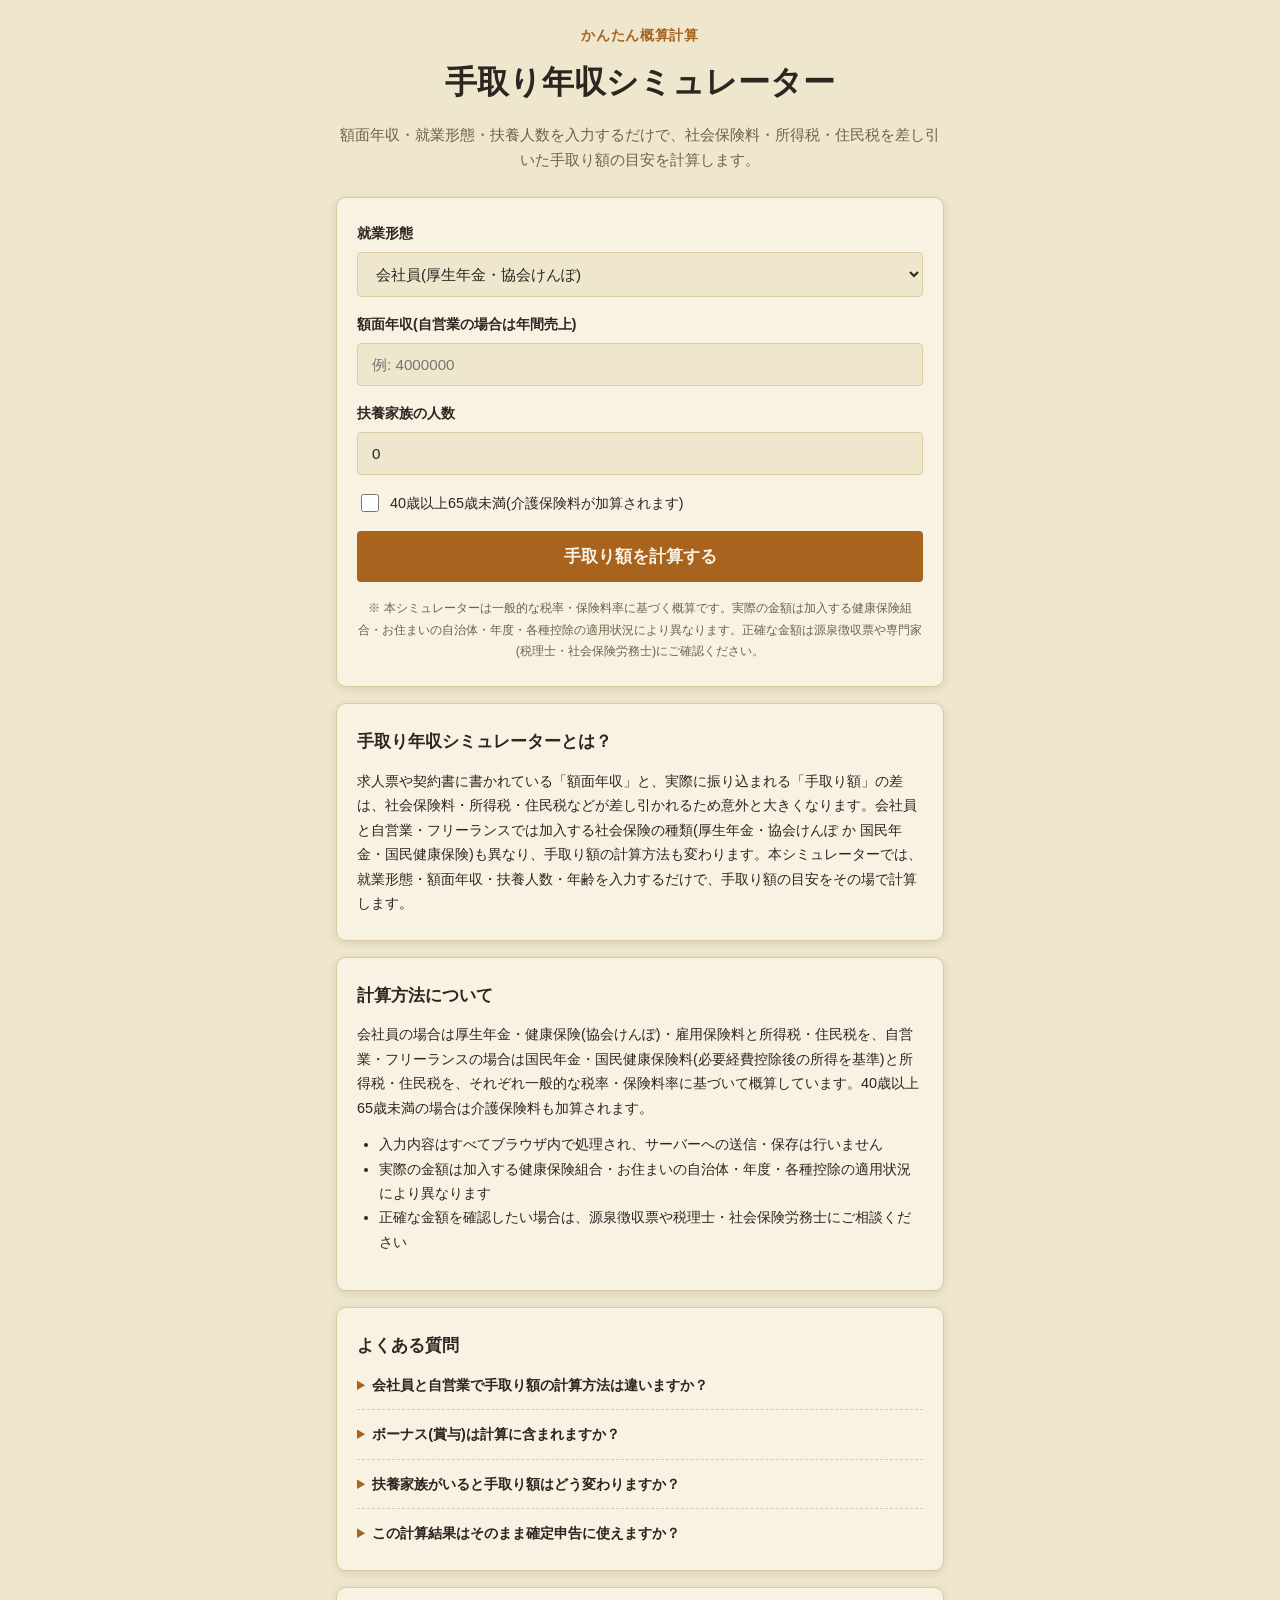
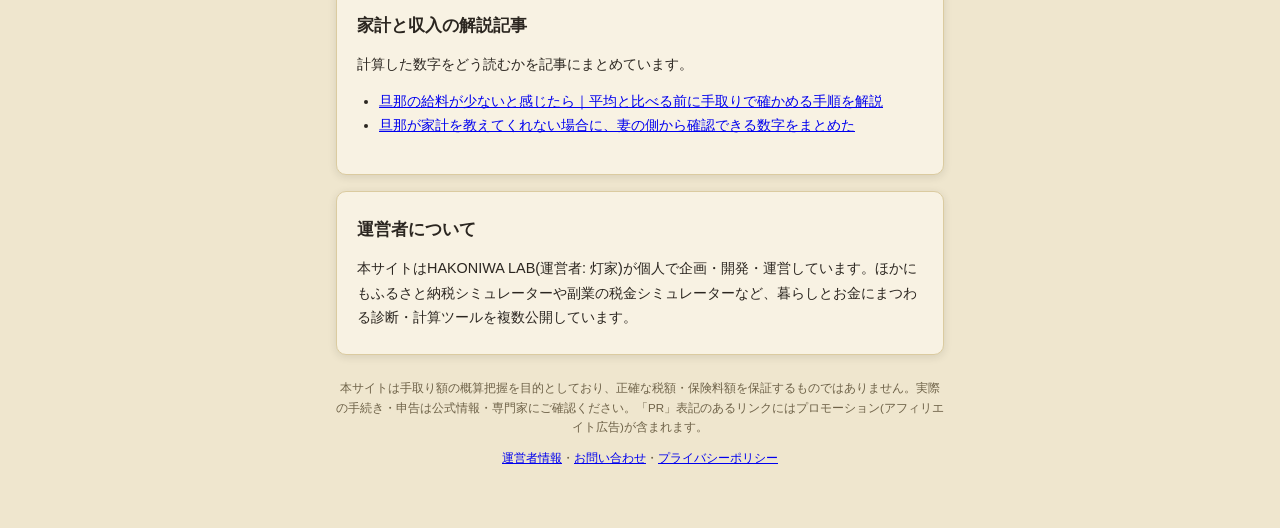
==== index.html @ 29fbc2be "フッターに運営者情報・お問い合わせへのリンクを追加 Co-Authored-By: Claude Opus 5 <noreply@anthropic.com>" ====
<!DOCTYPE html>
<html lang="ja">
<head>
<meta charset="UTF-8">
<meta name="viewport" content="width=device-width, initial-scale=1.0">
<title>手取り年収シミュレーター | 額面から手取りを概算計算</title>
<meta name="description" content="額面年収・就業形態・扶養人数を入力するだけで、社会保険料・所得税・住民税を差し引いた手取り額を概算計算できます。">
<script async src="https://pagead2.googlesyndication.com/pagead/js/adsbygoogle.js?client=ca-pub-6465548593525933" crossorigin="anonymous"></script>
<link rel="canonical" href="https://hakoniwalab.com/takehome-calculator/">
<link rel="stylesheet" href="css/style.css">
<script type="application/ld+json">{"@context":"https://schema.org","@type":"FAQPage","mainEntity":[{"@type":"Question","name":"会社員と自営業で手取り額の計算方法は違いますか？","acceptedAnswer":{"@type":"Answer","text":"はい。会社員は厚生年金・協会けんぽ・雇用保険料が給与から天引きされますが、自営業・フリーランスは国民年金・国民健康保険料を自分で納付し、必要経費を差し引いた所得を基準に税額が計算されます。本シミュレーターは就業形態に応じてこの違いを反映しています。"}},{"@type":"Question","name":"ボーナス(賞与)は計算に含まれますか？","acceptedAnswer":{"@type":"Answer","text":"入力する額面年収に賞与を含めた年間の総支給額を入力してください。月給とボーナスを分けて計算する機能は現在提供していません。"}},{"@type":"Question","name":"扶養家族がいると手取り額はどう変わりますか？","acceptedAnswer":{"@type":"Answer","text":"扶養家族の人数に応じて所得税・住民税の扶養控除が適用され、税負担が軽くなります。扶養人数を入力すると、その分を差し引いた概算額が表示されます。"}},{"@type":"Question","name":"この計算結果はそのまま確定申告に使えますか？","acceptedAnswer":{"@type":"Answer","text":"使えません。本シミュレーターはあくまで概算把握を目的としたものです。正確な金額は源泉徴収票や税理士にご確認ください。"}}]}</script>
</head>
<body>
<div id="app" class="app">

  <header class="app-header">
    <p class="app-header__eyebrow">かんたん概算計算</p>
    <h1 class="app-header__title">手取り年収<br class="sp-only">シミュレーター</h1>
    <p class="app-header__lead">額面年収・就業形態・扶養人数を入力するだけで、社会保険料・所得税・住民税を差し引いた手取り額の目安を計算します。</p>
  </header>

  <main id="main" class="main">

    <!-- intro/form screen -->
    <section id="screen-intro" class="screen" data-screen="intro">
      <div class="card card--intro">
        <form id="calc-form">
          <div class="form-field">
            <label for="employment_type">就業形態</label>
            <select id="employment_type" name="employment_type" class="quiz-select">
              <option value="employee">会社員(厚生年金・協会けんぽ)</option>
              <option value="self_employed">自営業・フリーランス(国民年金・国民健康保険)</option>
            </select>
          </div>

          <div class="form-field">
            <label for="gross_income">額面年収(自営業の場合は年間売上)</label>
            <input type="number" id="gross_income" name="gross_income" class="quiz-select" placeholder="例: 4000000" min="0" step="10000" required>
          </div>

          <div class="form-field" id="expense-rate-field" hidden>
            <label for="expense_rate">必要経費の割合の目安(%)</label>
            <input type="number" id="expense_rate" name="expense_rate" class="quiz-select" value="30" min="0" max="90" step="5">
          </div>

          <div class="form-field">
            <label for="dependents">扶養家族の人数</label>
            <input type="number" id="dependents" name="dependents" class="quiz-select" value="0" min="0" max="10" step="1">
          </div>

          <div class="form-field form-field--checkbox">
            <label>
              <input type="checkbox" id="age40to64" name="age40to64">
              40歳以上65歳未満(介護保険料が加算されます)
            </label>
          </div>

          <button type="submit" class="btn btn--primary btn--large">手取り額を計算する</button>
        </form>
        <p class="intro-disclaimer">※ 本シミュレーターは一般的な税率・保険料率に基づく概算です。実際の金額は加入する健康保険組合・お住まいの自治体・年度・各種控除の適用状況により異なります。正確な金額は源泉徴収票や専門家(税理士・社会保険労務士)にご確認ください。</p>
      </div>
    </section>

    <!-- result screen -->
    <section id="screen-result" class="screen" data-screen="result" hidden>
      <div class="card card--intro" id="result-body"></div>
      <div id="ad-slot-result-bottom" class="ad-slot" aria-hidden="true"></div>

      <div class="card card--lead" id="lead-card">
        <h2 class="card__title">計算結果をあとで見返したい方へ</h2>
        <p>メールアドレスを登録すると、HAKONIWA LABの新しいツール・お得な情報をお届けします。</p>
        <form id="lead-form" class="lead-form" action="https://buttondown.com/api/emails/embed-subscribe/hakoniwalab" method="post" target="popupwindow" onsubmit="window.open('https://buttondown.com/hakoniwalab', 'popupwindow')">
          <input type="email" name="email" class="lead-form__input" placeholder="メールアドレス" required>
          <button type="submit" class="btn btn--primary">登録する</button>
        </form>
      </div>

      <button type="button" class="btn btn--ghost" id="btn-restart">条件を変えて再計算する</button>
    </section>

  </main>

  <section class="article" aria-labelledby="about-heading">
    <div class="card card--article">
      <h2 id="about-heading">手取り年収シミュレーターとは？</h2>
      <p>求人票や契約書に書かれている「額面年収」と、実際に振り込まれる「手取り額」の差は、社会保険料・所得税・住民税などが差し引かれるため意外と大きくなります。会社員と自営業・フリーランスでは加入する社会保険の種類(厚生年金・協会けんぽ か 国民年金・国民健康保険)も異なり、手取り額の計算方法も変わります。本シミュレーターでは、就業形態・額面年収・扶養人数・年齢を入力するだけで、手取り額の目安をその場で計算します。</p>
    </div>

    <div class="card card--article">
      <h2>計算方法について</h2>
      <p>会社員の場合は厚生年金・健康保険(協会けんぽ)・雇用保険料と所得税・住民税を、自営業・フリーランスの場合は国民年金・国民健康保険料(必要経費控除後の所得を基準)と所得税・住民税を、それぞれ一般的な税率・保険料率に基づいて概算しています。40歳以上65歳未満の場合は介護保険料も加算されます。</p>
      <ul>
        <li>入力内容はすべてブラウザ内で処理され、サーバーへの送信・保存は行いません</li>
        <li>実際の金額は加入する健康保険組合・お住まいの自治体・年度・各種控除の適用状況により異なります</li>
        <li>正確な金額を確認したい場合は、源泉徴収票や税理士・社会保険労務士にご相談ください</li>
      </ul>
    </div>

    <div class="card card--article">
      <h2>よくある質問</h2>
      <details class="faq-item">
        <summary>会社員と自営業で手取り額の計算方法は違いますか？</summary>
        <p>はい。会社員は厚生年金・協会けんぽ・雇用保険料が給与から天引きされますが、自営業・フリーランスは国民年金・国民健康保険料を自分で納付し、必要経費を差し引いた所得を基準に税額が計算されます。本シミュレーターは就業形態に応じてこの違いを反映しています。</p>
      </details>
      <details class="faq-item">
        <summary>ボーナス(賞与)は計算に含まれますか？</summary>
        <p>入力する額面年収に賞与を含めた年間の総支給額を入力してください。月給とボーナスを分けて計算する機能は現在提供していません。</p>
      </details>
      <details class="faq-item">
        <summary>扶養家族がいると手取り額はどう変わりますか？</summary>
        <p>扶養家族の人数に応じて所得税・住民税の扶養控除が適用され、税負担が軽くなります。扶養人数を入力すると、その分を差し引いた概算額が表示されます。</p>
      </details>
      <details class="faq-item">
        <summary>この計算結果はそのまま確定申告に使えますか？</summary>
        <p>使えません。本シミュレーターはあくまで概算把握を目的としたものです。正確な金額は源泉徴収票や税理士にご確認ください。</p>
      </details>
    </div>

    <div class="card card--article">
      <h2>家計と収入の解説記事</h2>
      <p>計算した数字をどう読むかを記事にまとめています。</p>
      <ul>
        <li><a href="guide/danna-kyuryo-sukunai/">旦那の給料が少ないと感じたら｜平均と比べる前に手取りで確かめる手順を解説</a></li>
        <li><a href="guide/danna-kakei-oshiete-kurenai/">旦那が家計を教えてくれない場合に、妻の側から確認できる数字をまとめた</a></li>
      </ul>
    </div>

    <div class="card card--article">
      <h2>運営者について</h2>
      <p>本サイトはHAKONIWA LAB(運営者: 灯家)が個人で企画・開発・運営しています。ほかにもふるさと納税シミュレーターや副業の税金シミュレーターなど、暮らしとお金にまつわる診断・計算ツールを複数公開しています。</p>
    </div>
  </section>

  <footer class="app-footer">
    <p>本サイトは手取り額の概算把握を目的としており、正確な税額・保険料額を保証するものではありません。実際の手続き・申告は公式情報・専門家にご確認ください。「PR」表記のあるリンクにはプロモーション(アフィリエイト広告)が含まれます。</p>
    <p><a href="../about.html">運営者情報</a>・<a href="../contact.html">お問い合わせ</a>・<a href="../privacy.html">プライバシーポリシー</a></p>
  </footer>

</div>

<script src="js/calculate.js"></script>
<script src="js/app.js"></script>
</body>
</html>
---- css/style.css ----
:root {
  --color-bg: #efe6ce;
  --color-surface: #f8f2e3;
  --color-border: #dbcba0;
  --color-text: #2b2620;
  --color-text-muted: #6e6248;
  --color-primary: #a8631f;
  --color-primary-hover: #8b5119;
  --color-primary-contrast: #fbf3e2;
  --color-accent: #55704a;
  --color-badge-bg: #e4d6ae;
  --color-badge-text: #6e4a1e;
  --color-warn-bg: #efd3c0;
  --color-warn-text: #8a4322;
  --radius-sm: 4px;
  --radius-md: 6px;
  --radius-lg: 10px;
  --shadow-card: 0 2px 8px rgba(43, 38, 32, 0.12);
  --max-width: 640px;
}

@media (prefers-color-scheme: dark) {
  :root {
    --color-bg: #211f1a;
    --color-surface: #2c2a22;
    --color-border: #423e30;
    --color-text: #f1e9d8;
    --color-text-muted: #b3a585;
    --color-primary: #e3a23b;
    --color-primary-hover: #edb259;
    --color-primary-contrast: #241c0d;
    --color-accent: #8fae7d;
    --color-badge-bg: #3a3626;
    --color-badge-text: #e3a23b;
    --color-warn-bg: #3d2a1d;
    --color-warn-text: #e0a876;
    --shadow-card: 0 2px 14px rgba(0, 0, 0, 0.5);
  }
}

* { box-sizing: border-box; }

[hidden] { display: none !important; }

html, body {
  margin: 0;
  padding: 0;
  background: var(--color-bg);
  color: var(--color-text);
  font-family: "Hiragino Sans", "Hiragino Kaku Gothic ProN", Meiryo, "Yu Gothic", sans-serif;
  line-height: 1.7;
  -webkit-text-size-adjust: 100%;
}

.app {
  max-width: var(--max-width);
  margin: 0 auto;
  padding: 24px 16px 48px;
}

.app-header {
  text-align: center;
  margin-bottom: 24px;
}

.app-header__eyebrow {
  color: var(--color-primary);
  font-weight: 700;
  font-size: 0.85rem;
  letter-spacing: 0.05em;
  margin: 0 0 8px;
}

.app-header__title {
  font-size: 1.6rem;
  font-weight: 800;
  margin: 0 0 12px;
}

.app-header__lead {
  color: var(--color-text-muted);
  font-size: 0.95rem;
  margin: 0;
}

.main { display: block; }

.card {
  background: var(--color-surface);
  border: 1px solid var(--color-border);
  border-radius: var(--radius-lg);
  box-shadow: var(--shadow-card);
  padding: 24px 20px;
  margin-bottom: 16px;
}

.card--intro { text-align: center; }

.intro-points {
  list-style: none;
  padding: 0;
  margin: 0 0 20px;
  text-align: left;
  display: inline-block;
}

.intro-points li {
  position: relative;
  padding-left: 26px;
  margin-bottom: 10px;
  color: var(--color-text);
}

.intro-points li::before {
  content: "✓";
  position: absolute;
  left: 0;
  color: var(--color-accent);
  font-weight: 700;
}

.intro-disclaimer {
  font-size: 0.78rem;
  color: var(--color-text-muted);
  margin: 16px 0 0;
}

.btn {
  display: inline-block;
  border: none;
  border-radius: var(--radius-sm);
  font-size: 0.95rem;
  font-weight: 700;
  padding: 12px 20px;
  cursor: pointer;
  text-align: center;
  transition: background-color 0.15s ease, opacity 0.15s ease;
}

.btn--primary {
  background: var(--color-primary);
  color: var(--color-primary-contrast);
}
.btn--primary:hover { background: var(--color-primary-hover); }
.btn--primary:disabled { opacity: 0.5; cursor: not-allowed; }

.btn--ghost {
  background: transparent;
  color: var(--color-text-muted);
  border: 1px solid var(--color-border);
}
.btn--ghost:hover { color: var(--color-text); border-color: var(--color-text-muted); }

.btn--large { width: 100%; padding: 14px 20px; font-size: 1.05rem; }
.btn--skip { margin-left: auto; }

.progress {
  height: 6px;
  background: var(--color-border);
  border-radius: 999px;
  overflow: hidden;
  margin-bottom: 8px;
}

.progress__bar {
  height: 100%;
  width: 0%;
  background: var(--color-primary);
  transition: width 0.25s ease;
}

.progress__label {
  font-size: 0.78rem;
  color: var(--color-text-muted);
  margin: 0 0 16px;
  text-align: right;
}

.card--quiz { min-height: 220px; }

.quiz-question {
  font-size: 1.1rem;
  font-weight: 700;
  margin: 0 0 6px;
}

.quiz-question__note {
  font-size: 0.82rem;
  color: var(--color-text-muted);
  margin: 0 0 18px;
}

.quiz-options {
  display: grid;
  gap: 10px;
}

.quiz-option {
  display: block;
  width: 100%;
  text-align: left;
  padding: 14px 16px;
  background: var(--color-bg);
  border: 1.5px solid var(--color-border);
  border-radius: var(--radius-sm);
  color: var(--color-text);
  font-size: 0.95rem;
  cursor: pointer;
  transition: border-color 0.15s ease, background-color 0.15s ease;
}

.quiz-option:hover {
  border-color: var(--color-primary);
}

.quiz-option.is-selected {
  border-color: var(--color-primary);
  background: var(--color-badge-bg);
  font-weight: 700;
}

.quiz-select {
  width: 100%;
  padding: 12px 14px;
  border: 1.5px solid var(--color-border);
  border-radius: var(--radius-sm);
  background: var(--color-bg);
  color: var(--color-text);
  font-size: 0.95rem;
}

.quiz-nav {
  display: flex;
  align-items: center;
  gap: 10px;
}

.result-summary {
  text-align: center;
  margin-bottom: 20px;
}

.result-summary__count {
  font-size: 1.3rem;
  font-weight: 800;
  margin: 0 0 4px;
}

.result-summary__note {
  font-size: 0.82rem;
  color: var(--color-text-muted);
  margin: 0;
}

.result-list {
  display: grid;
  gap: 14px;
  margin-bottom: 20px;
}

.result-card {
  background: var(--color-surface);
  border: 1px solid var(--color-border);
  border-radius: var(--radius-md);
  box-shadow: var(--shadow-card);
  padding: 18px 18px 16px;
}

.result-card__badges {
  display: flex;
  flex-wrap: wrap;
  gap: 6px;
  margin-bottom: 10px;
}

.badge {
  display: inline-block;
  font-size: 0.72rem;
  font-weight: 700;
  padding: 3px 10px;
  border-radius: 999px;
  background: var(--color-badge-bg);
  color: var(--color-badge-text);
}

.badge--accent {
  background: var(--color-primary);
  color: var(--color-primary-contrast);
}

.badge--warn {
  background: var(--color-warn-bg);
  color: var(--color-warn-text);
}

.result-card__name {
  font-size: 1.05rem;
  font-weight: 800;
  margin: 0 0 6px;
}

.result-card__benefit {
  color: var(--color-accent);
  font-weight: 700;
  margin: 0 0 4px;
}

.result-card__org {
  font-size: 0.8rem;
  color: var(--color-text-muted);
  margin: 0 0 12px;
}

.result-card__summary {
  font-size: 0.88rem;
  margin: 0 0 10px;
}

.result-card__conditions {
  font-size: 0.82rem;
  color: var(--color-text-muted);
  margin: 0 0 14px;
}

.result-card__actions {
  display: flex;
  flex-wrap: wrap;
  gap: 8px;
}

.result-card__link {
  display: inline-block;
  font-size: 0.85rem;
  font-weight: 700;
  color: var(--color-primary);
  text-decoration: none;
  padding: 8px 14px;
  border: 1.5px solid var(--color-primary);
  border-radius: var(--radius-sm);
}

.result-card__link:hover { background: var(--color-badge-bg); }

.result-card__link--offer {
  color: var(--color-accent);
  border-color: var(--color-accent);
  display: inline-flex;
  align-items: center;
  gap: 6px;
}

.badge--pr {
  background: var(--color-accent);
  color: var(--color-primary-contrast);
  font-size: 0.62rem;
  padding: 2px 6px;
}

.result-empty {
  text-align: center;
  color: var(--color-text-muted);
  padding: 24px 12px;
}

.ad-slot {
  min-height: 90px;
  border: 1px dashed var(--color-border);
  border-radius: var(--radius-sm);
  display: flex;
  align-items: center;
  justify-content: center;
  color: var(--color-text-muted);
  font-size: 0.75rem;
  margin-bottom: 20px;
}

.card--lead { text-align: center; }
.card__title { font-size: 1rem; margin: 0 0 8px; }

.lead-form {
  display: flex;
  gap: 8px;
  margin-top: 14px;
}

.lead-form__input {
  flex: 1;
  padding: 10px 12px;
  border: 1.5px solid var(--color-border);
  border-radius: var(--radius-sm);
  background: var(--color-bg);
  color: var(--color-text);
}

.app-footer {
  margin-top: 24px;
  text-align: center;
  font-size: 0.72rem;
  color: var(--color-text-muted);
}

.sp-only { display: inline; }

@media (min-width: 640px) {
  .app-header__title { font-size: 2rem; }
  .sp-only { display: none; }
}

.result-card__platforms {
  font-size: 0.8rem;
  color: var(--color-text-muted);
  margin: 0 0 14px;
}

.cross-link-banner {
  display: block;
  margin-top: 12px;
  padding: 10px 14px;
  background: var(--color-badge-bg);
  border-radius: var(--radius-sm);
  font-size: 0.82rem;
  color: var(--color-badge-text);
  text-decoration: none;
  font-weight: 700;
}

.cross-link-banner:hover { opacity: 0.85; }

.result-cross-links {
  display: grid;
  gap: 8px;
  margin-top: 16px;
}

.result-cross-links .cross-link-banner {
  margin-top: 0;
}

.form-field {
  text-align: left;
  margin-bottom: 16px;
}

.form-field label {
  display: block;
  font-size: 0.88rem;
  font-weight: 700;
  margin-bottom: 6px;
}

.form-field--checkbox label {
  display: flex;
  align-items: center;
  gap: 8px;
  font-weight: 400;
  font-size: 0.9rem;
}

.form-field--checkbox input[type="checkbox"] {
  width: 18px;
  height: 18px;
}

.result-headline {
  text-align: center;
  padding: 8px 0 20px;
  border-bottom: 1px dashed var(--color-border);
  margin-bottom: 16px;
}

.result-headline__label {
  font-size: 0.85rem;
  color: var(--color-text-muted);
  margin: 0 0 4px;
}

.result-headline__value {
  font-size: 2.2rem;
  font-weight: 800;
  color: var(--color-primary);
  margin: 0 0 4px;
}

.result-headline__sub {
  font-size: 0.85rem;
  color: var(--color-text-muted);
  margin: 0;
}

.result-breakdown {
  display: grid;
  gap: 8px;
  text-align: left;
}

.result-row {
  display: flex;
  justify-content: space-between;
  font-size: 0.9rem;
  padding: 8px 0;
  border-bottom: 1px solid var(--color-border);
}

.result-row span:first-child {
  color: var(--color-text-muted);
}

.result-row span:last-child {
  font-weight: 700;
}

/* --- 解説記事セクション --- */

.card--article h2 {
  font-size: 1.05rem;
  margin: 0 0 12px;
}
.card--article p {
  font-size: 0.9rem;
  margin: 0 0 12px;
}
.card--article p:last-child { margin-bottom: 0; }
.card--article ul {
  font-size: 0.9rem;
  margin: 0 0 12px;
  padding-left: 22px;
}

.faq-item {
  border-bottom: 1px dashed var(--color-border);
  padding: 12px 0;
}
.faq-item:first-of-type { padding-top: 0; }
.faq-item:last-child { border-bottom: none; padding-bottom: 0; }
.faq-item summary {
  cursor: pointer;
  font-weight: 700;
  font-size: 0.9rem;
  list-style: revert;
}
.faq-item summary::marker { color: var(--color-primary); }
.faq-item p {
  margin: 8px 0 0;
  font-size: 0.85rem;
  color: var(--color-text-muted);
}
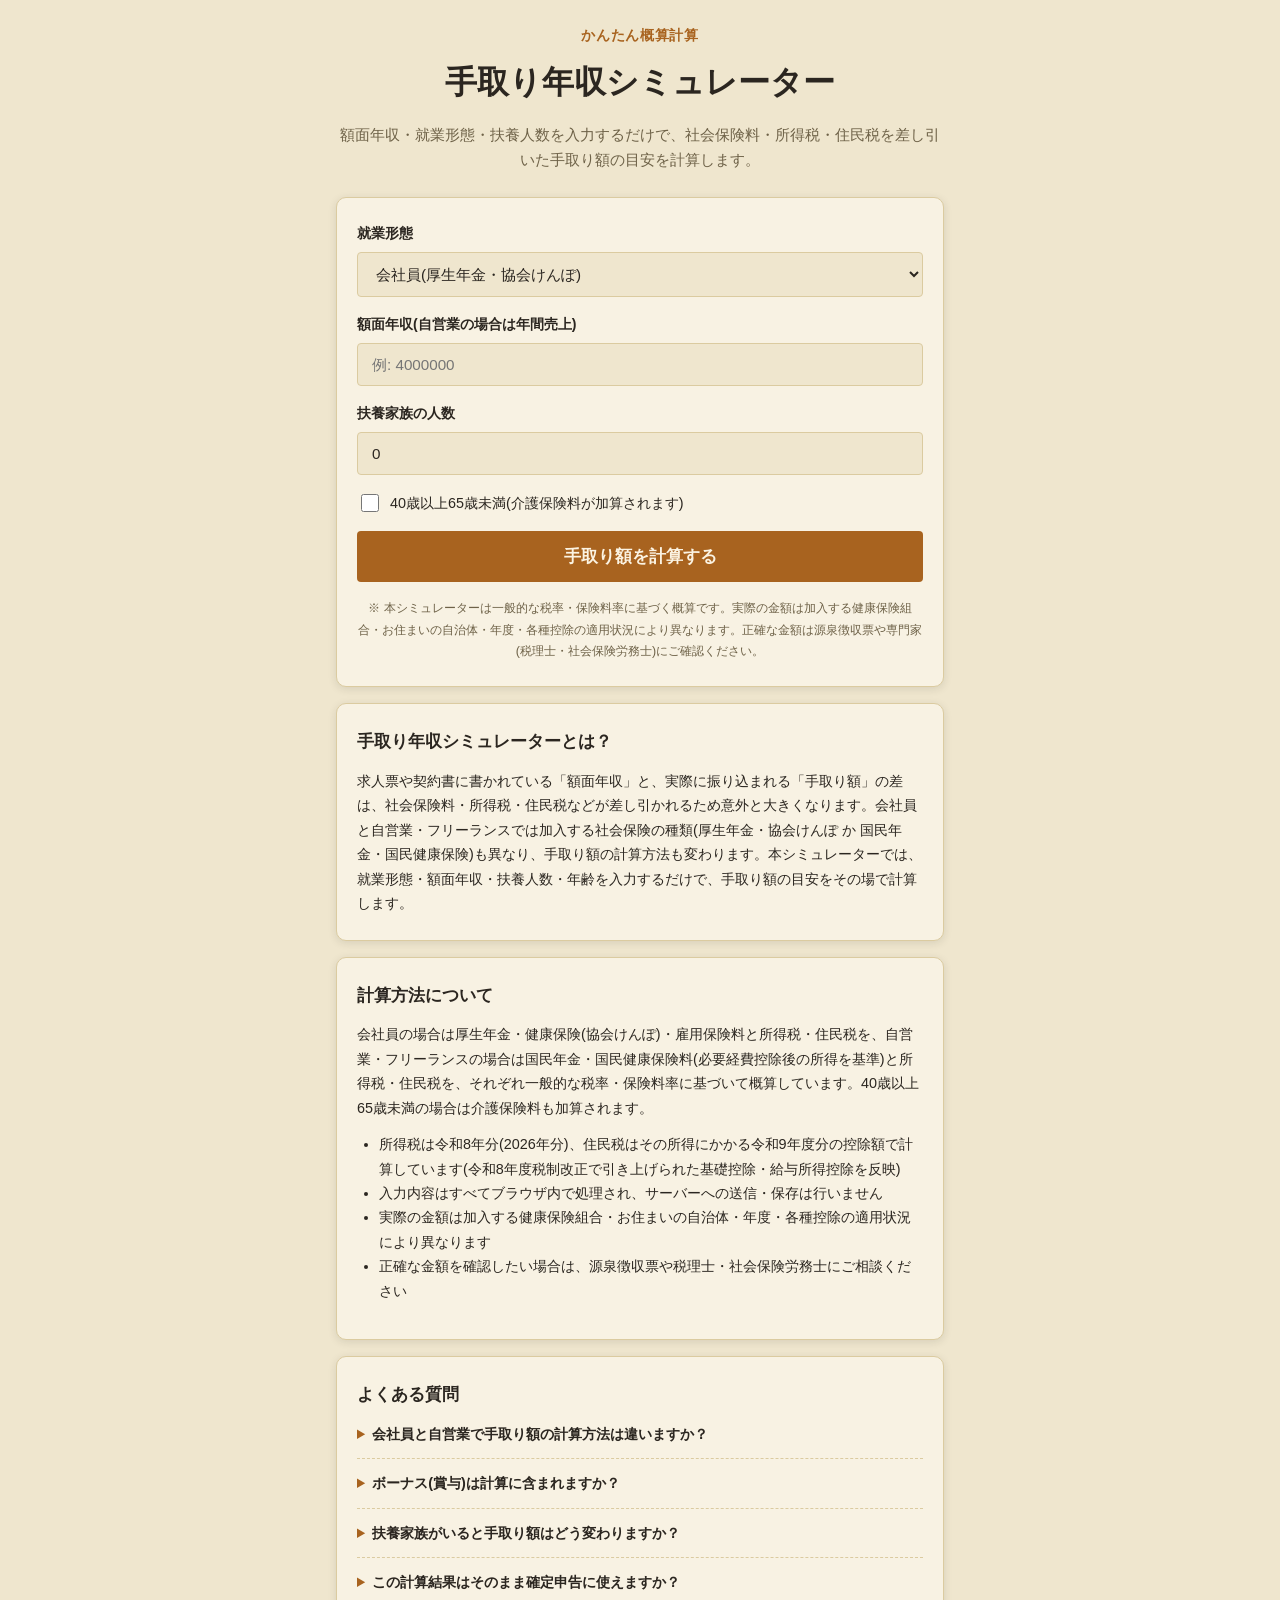
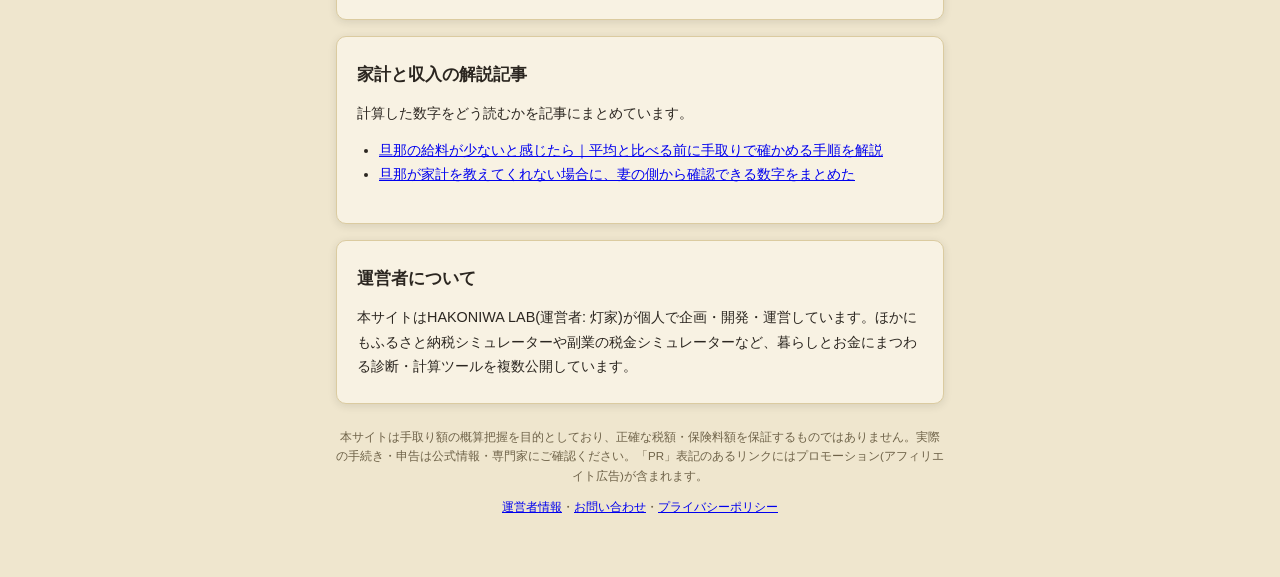
==== commit 3fe3f3d4: "令和8年度税制改正の控除額を反映(令和8年分の所得税・令和9年度の住民税) - 給与所得控除: 最低保障額 55万円 → 74万円(本則69万円＋令和8・9年の特例5万円)。住民税も同じ - 所得税の" ====
--- a/index.html
+++ b/index.html
@@ -69,7 +69,7 @@
       <div class="card card--lead" id="lead-card">
         <h2 class="card__title">計算結果をあとで見返したい方へ</h2>
         <p>メールアドレスを登録すると、HAKONIWA LABの新しいツール・お得な情報をお届けします。</p>
-        <form id="lead-form" class="lead-form" action="https://buttondown.com/api/emails/embed-subscribe/hakoniwalab" method="post" target="popupwindow" onsubmit="window.open('https://buttondown.com/hakoniwalab', 'popupwindow')">
+        <form id="lead-form" class="lead-form" action="https://mail-studio.hakoniwa-labs.workers.dev/f/v6lGNd5ZqjptO-bG2wVIIij1IczI0iWg" method="post" target="popupwindow" onsubmit="window.open('https://mail-studio.hakoniwa-labs.workers.dev/f/v6lGNd5ZqjptO-bG2wVIIij1IczI0iWg', 'popupwindow')">
           <input type="email" name="email" class="lead-form__input" placeholder="メールアドレス" required>
           <button type="submit" class="btn btn--primary">登録する</button>
         </form>
@@ -90,6 +90,7 @@
       <h2>計算方法について</h2>
       <p>会社員の場合は厚生年金・健康保険(協会けんぽ)・雇用保険料と所得税・住民税を、自営業・フリーランスの場合は国民年金・国民健康保険料(必要経費控除後の所得を基準)と所得税・住民税を、それぞれ一般的な税率・保険料率に基づいて概算しています。40歳以上65歳未満の場合は介護保険料も加算されます。</p>
       <ul>
+        <li>所得税は令和8年分(2026年分)、住民税はその所得にかかる令和9年度分の控除額で計算しています(令和8年度税制改正で引き上げられた基礎控除・給与所得控除を反映)</li>
         <li>入力内容はすべてブラウザ内で処理され、サーバーへの送信・保存は行いません</li>
         <li>実際の金額は加入する健康保険組合・お住まいの自治体・年度・各種控除の適用状況により異なります</li>
         <li>正確な金額を確認したい場合は、源泉徴収票や税理士・社会保険労務士にご相談ください</li>
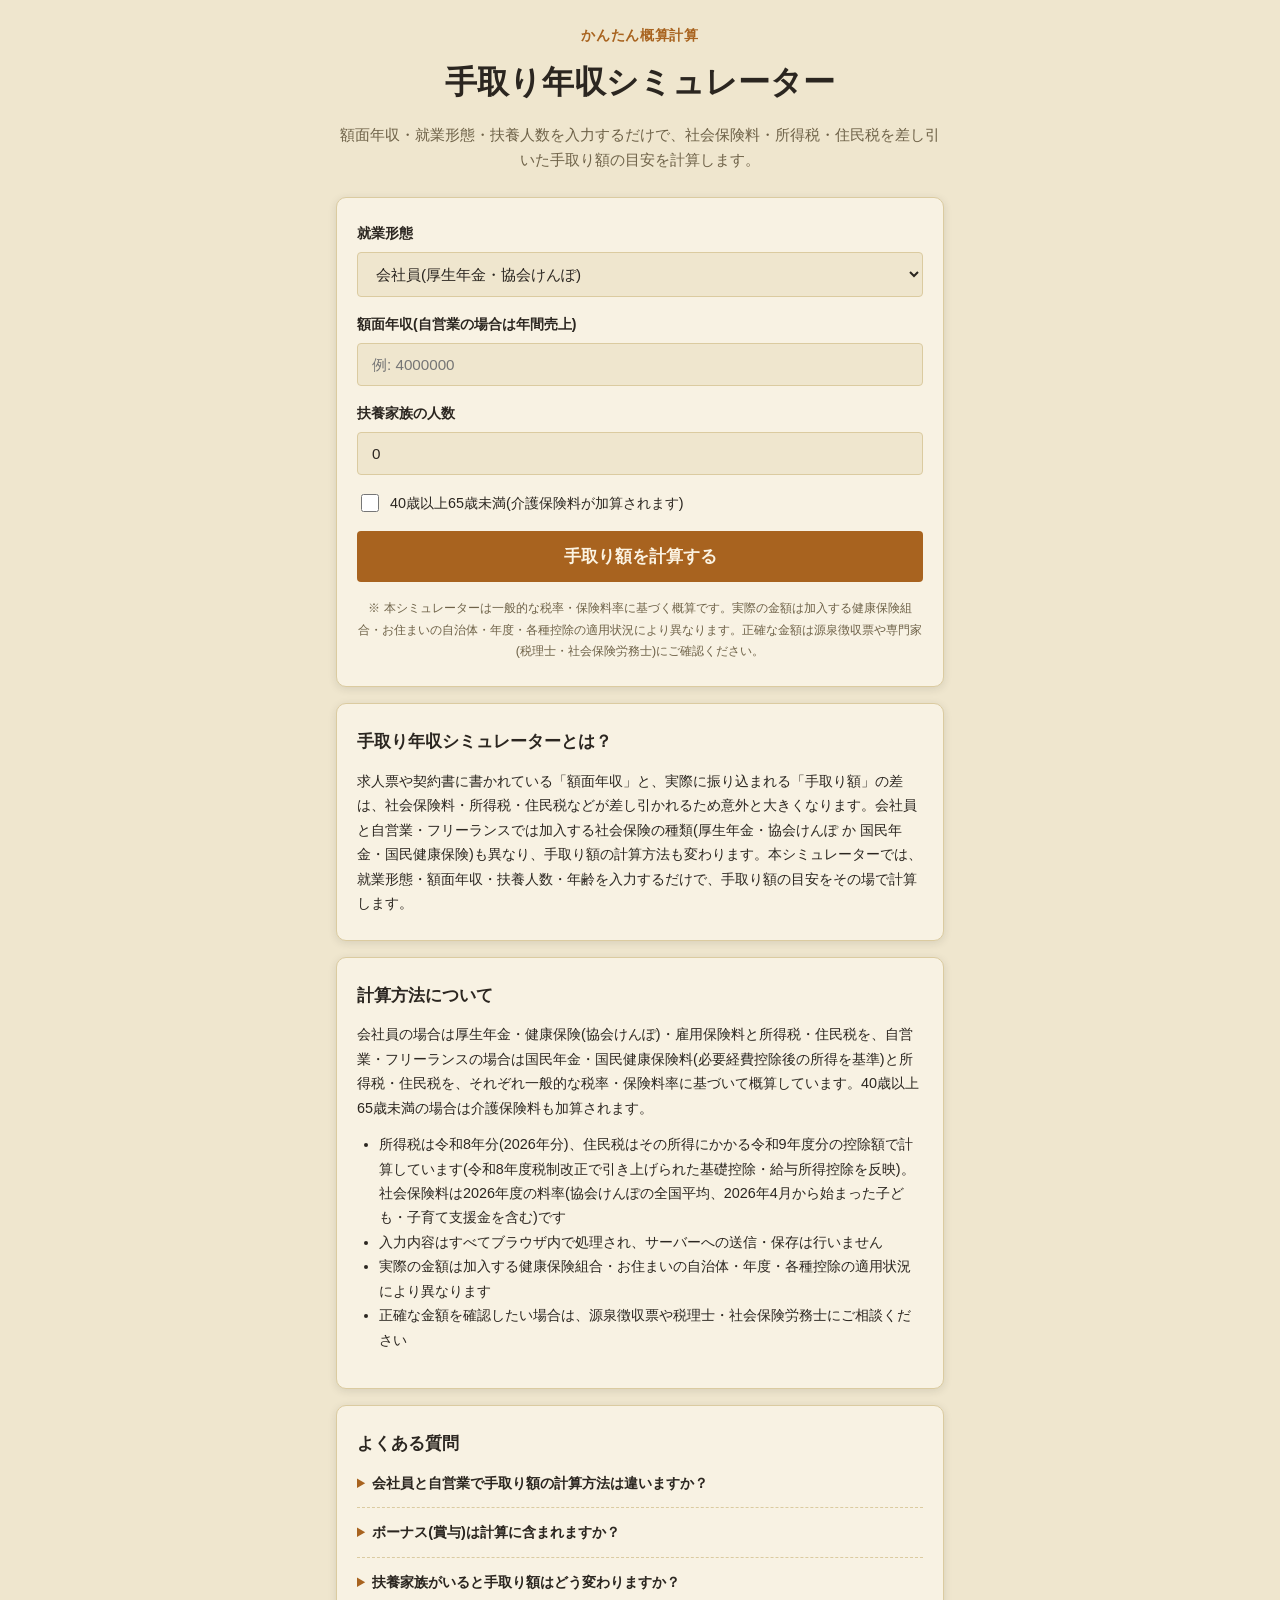
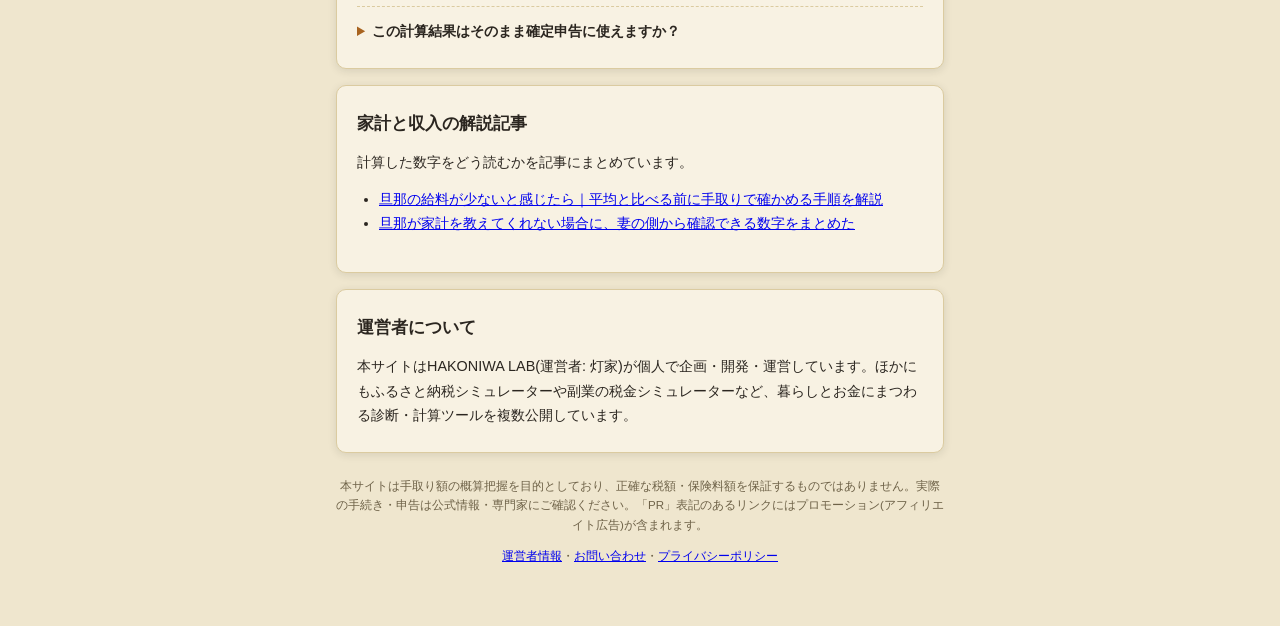
==== commit 0a3685c9: "社会保険料率を2026年度(令和8年度)に更新 - 健康保険: 協会けんぽ全国平均 10.0%→9.90%(本人4.95%) - 子ども・子育て支援金 0.23%(本人0.115%)を追加(2026年" ====
--- a/index.html
+++ b/index.html
@@ -90,7 +90,7 @@
       <h2>計算方法について</h2>
       <p>会社員の場合は厚生年金・健康保険(協会けんぽ)・雇用保険料と所得税・住民税を、自営業・フリーランスの場合は国民年金・国民健康保険料(必要経費控除後の所得を基準)と所得税・住民税を、それぞれ一般的な税率・保険料率に基づいて概算しています。40歳以上65歳未満の場合は介護保険料も加算されます。</p>
       <ul>
-        <li>所得税は令和8年分(2026年分)、住民税はその所得にかかる令和9年度分の控除額で計算しています(令和8年度税制改正で引き上げられた基礎控除・給与所得控除を反映)</li>
+        <li>所得税は令和8年分(2026年分)、住民税はその所得にかかる令和9年度分の控除額で計算しています(令和8年度税制改正で引き上げられた基礎控除・給与所得控除を反映)。社会保険料は2026年度の料率(協会けんぽの全国平均、2026年4月から始まった子ども・子育て支援金を含む)です</li>
         <li>入力内容はすべてブラウザ内で処理され、サーバーへの送信・保存は行いません</li>
         <li>実際の金額は加入する健康保険組合・お住まいの自治体・年度・各種控除の適用状況により異なります</li>
         <li>正確な金額を確認したい場合は、源泉徴収票や税理士・社会保険労務士にご相談ください</li>
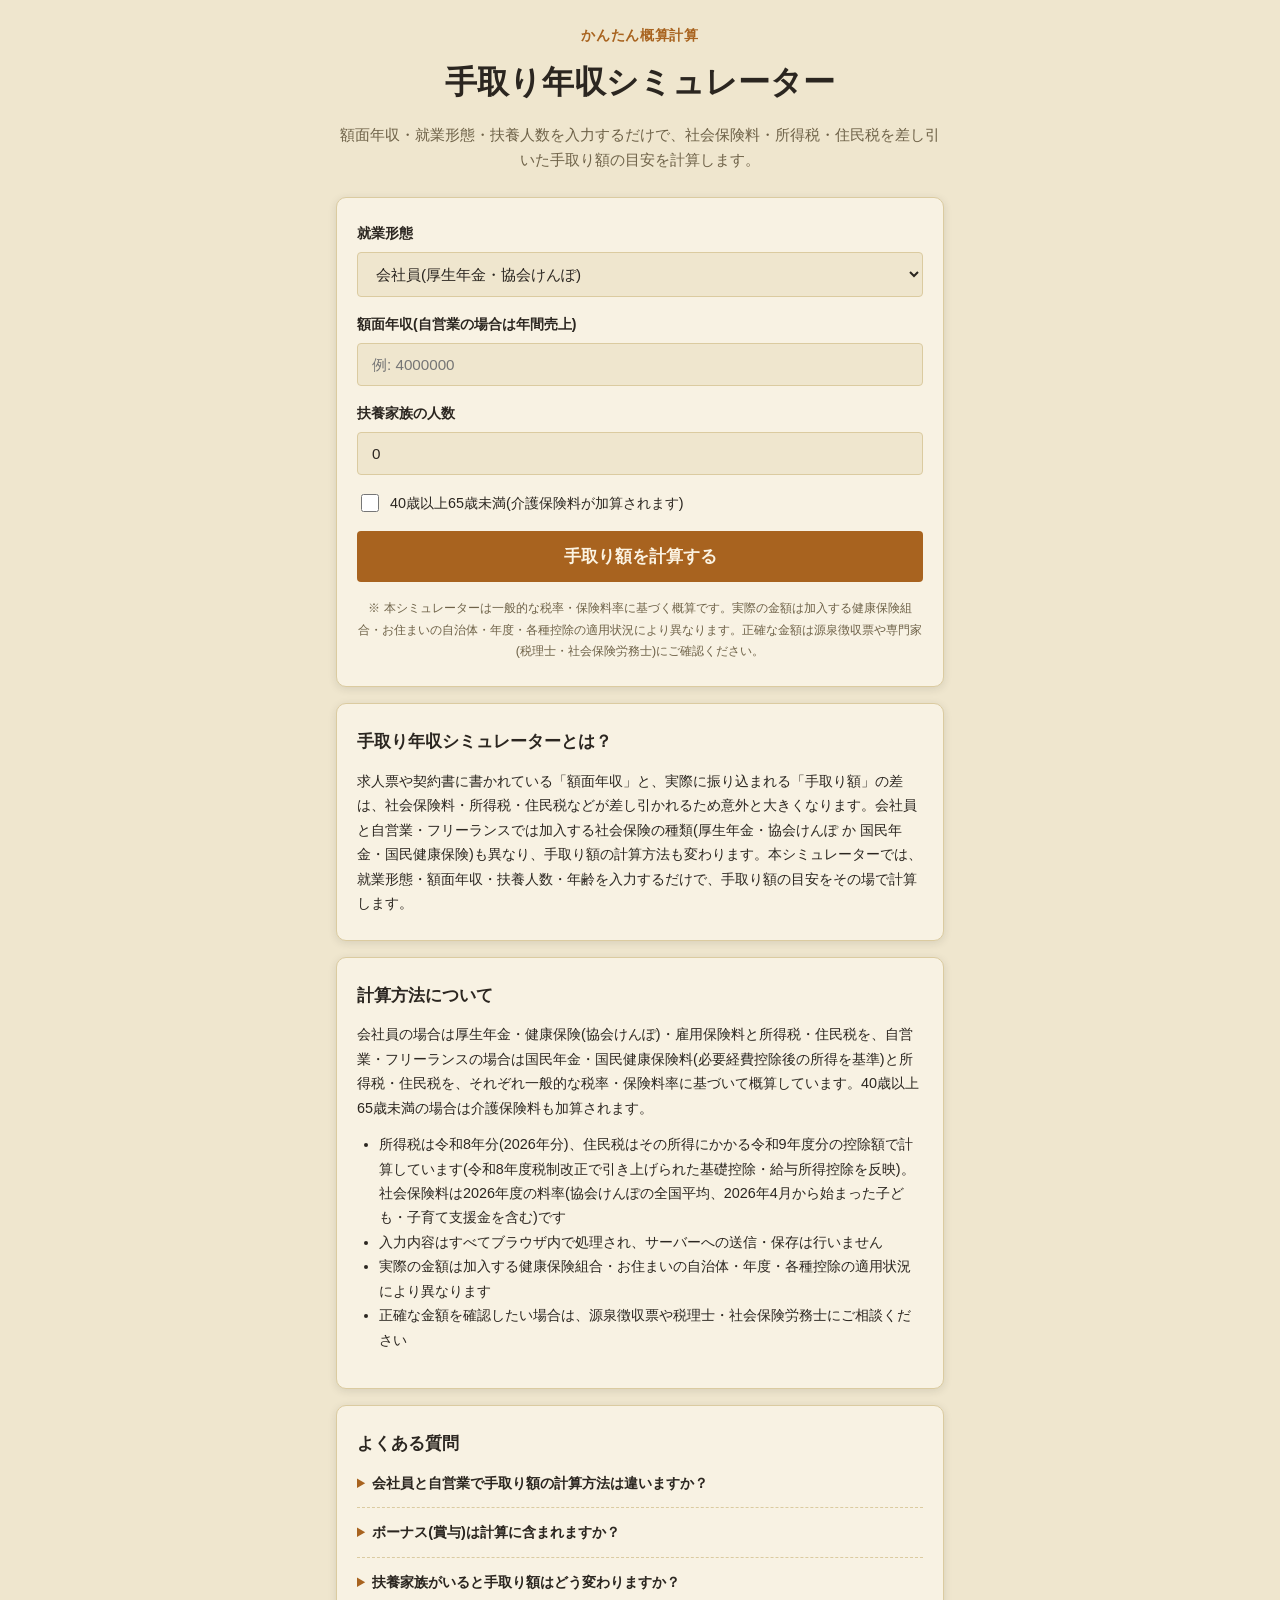
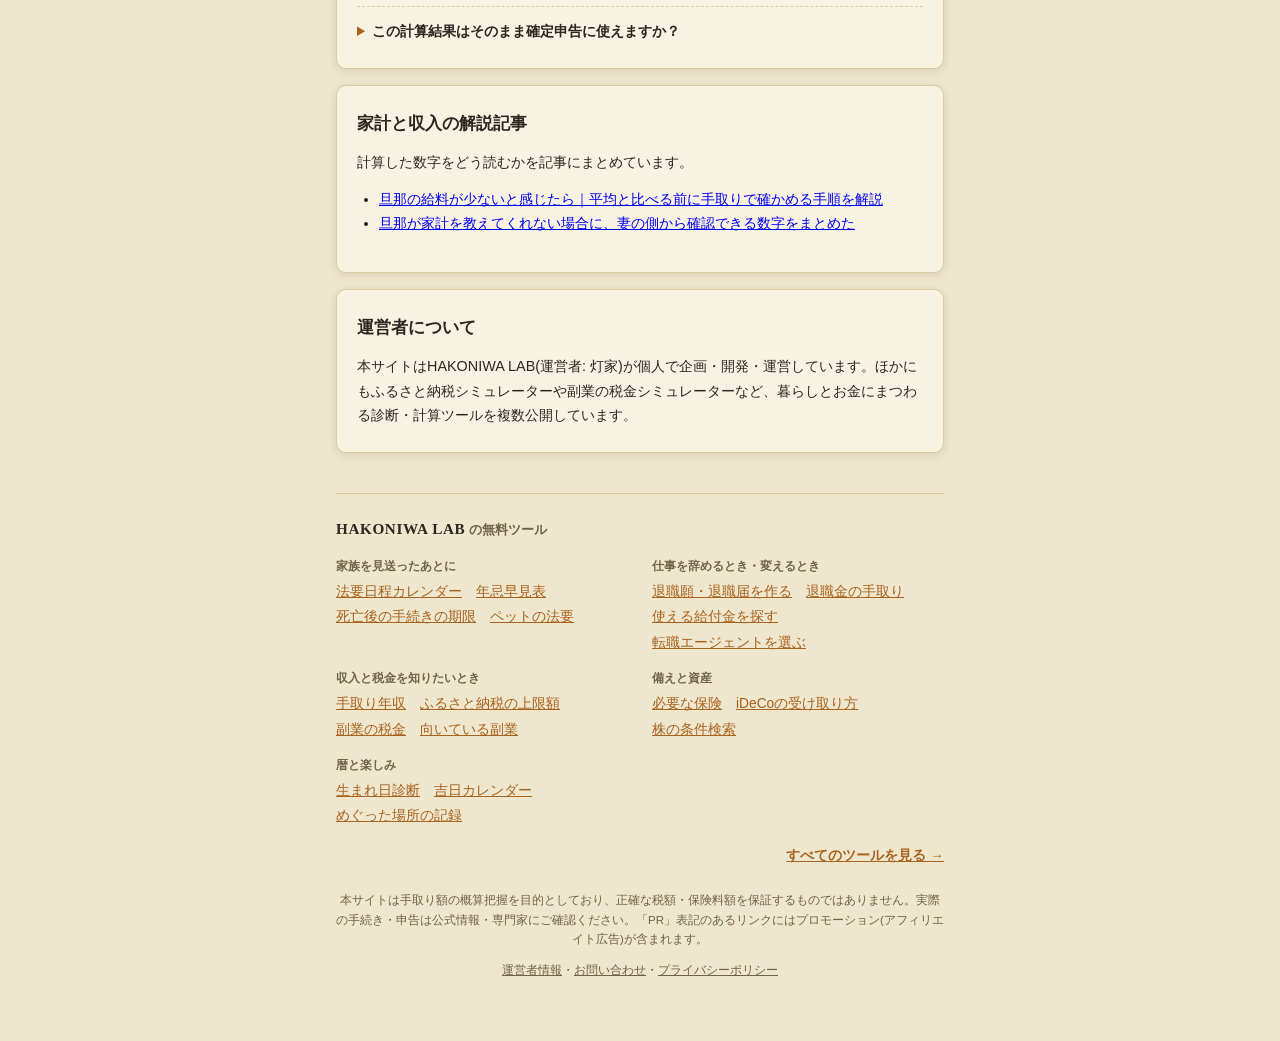
==== commit e46335c5: "全ページにHAKONIWA LABのツール一覧とパンくずの入口を追加 286ページ中、サイトのトップへ戻れるのが9ページだけで、 記事から入った人がほかのツールに気づけなかったため。 - 本文の下(フ" ====
--- a/index.html
+++ b/index.html
@@ -3,6 +3,14 @@
 <head>
 <meta charset="UTF-8">
 <meta name="viewport" content="width=device-width, initial-scale=1.0">
+<!-- Google tag (gtag.js) -->
+<script async src="https://www.googletagmanager.com/gtag/js?id=G-WTBHV5QYG3"></script>
+<script>
+  window.dataLayer = window.dataLayer || [];
+  function gtag(){dataLayer.push(arguments);}
+  gtag('js', new Date());
+  gtag('config', 'G-WTBHV5QYG3');
+</script>
 <title>手取り年収シミュレーター | 額面から手取りを概算計算</title>
 <meta name="description" content="額面年収・就業形態・扶養人数を入力するだけで、社会保険料・所得税・住民税を差し引いた手取り額を概算計算できます。">
 <script async src="https://pagead2.googlesyndication.com/pagead/js/adsbygoogle.js?client=ca-pub-6465548593525933" crossorigin="anonymous"></script>
@@ -65,6 +73,20 @@
     <section id="screen-result" class="screen" data-screen="result" hidden>
       <div class="card card--intro" id="result-body"></div>
       <div id="ad-slot-result-bottom" class="ad-slot" aria-hidden="true"></div>
+      <div class="card card--books" data-books-card>
+        <h2 class="card__title">関連する本</h2>
+        <p class="books__lead">手取りが分かったあと、そのお金をどうするかを考える方へ。運営者が書いた本です。</p>
+        <ul class="books__list">
+          <li class="books__item">
+            <a href="https://www.amazon.co.jp/dp/B0H7M818R7" target="_blank" rel="noopener">
+              <span class="books__title">ずっと投資を後回しにしてきた、あなたへ。</span>
+              <span class="books__note">神泉悠斗／新NISA・インデックス投資・口座開設まで、迷わない5つのステップ。</span>
+            </a>
+          </li>
+        </ul>
+        <p class="books__ku">Kindle Unlimited の対象です（会員なら追加料金はかかりません）。</p>
+      </div>
+
 
       <div class="card card--lead" id="lead-card">
         <h2 class="card__title">計算結果をあとで見返したい方へ</h2>
@@ -132,6 +154,73 @@
     </div>
   </section>
 
+  <!-- site-nav:start -->
+  <style>
+  .site-nav { margin: 40px 0 0; padding: 22px 0 0; border-top: 1px solid var(--color-border, var(--line, #dbcba0)); color: var(--color-text, var(--ink, #2b2620)); text-align: left; }
+  .site-nav__title { margin: 0 0 14px; font-size: 0.82rem; font-weight: 700; color: var(--color-text-muted, var(--muted, #6e6248)); }
+  .site-nav__title a { font-family: Georgia, "Times New Roman", serif; font-size: 0.95rem; letter-spacing: 0.04em; color: var(--color-text, var(--ink, #2b2620)); text-decoration: none; }
+  .site-nav__groups { display: grid; gap: 14px 24px; }
+  @media (min-width: 560px) { .site-nav__groups { grid-template-columns: 1fr 1fr; } }
+  .site-nav__label { margin: 0 0 4px; font-size: 0.74rem; font-weight: 700; color: var(--color-text-muted, var(--muted, #6e6248)); }
+  .site-nav__links { display: flex; flex-wrap: wrap; gap: 2px 14px; margin: 0; padding: 0; list-style: none; font-size: 0.86rem; line-height: 1.7; }
+  .site-nav__links li { margin: 0; padding: 0; }
+  .site-nav__links li::before { content: none; }
+  .site-nav__links a { color: var(--color-primary, var(--navy, #a8631f)); }
+  .site-nav__all { margin: 16px 0 0; font-size: 0.86rem; text-align: right; }
+  .site-nav__all a { color: var(--color-primary, var(--navy, #a8631f)); font-weight: 700; }
+  .app-footer a { color: var(--color-text-muted, var(--muted, #6e6248)); }
+  </style>
+  <nav class="site-nav" aria-label="HAKONIWA LABのツール">
+    <p class="site-nav__title"><a href="../">HAKONIWA LAB</a> の無料ツール</p>
+    <div class="site-nav__groups">
+      <div>
+        <p class="site-nav__label">家族を見送ったあとに</p>
+        <ul class="site-nav__links">
+          <li><a href="../houyou-calendar/">法要日程カレンダー</a></li>
+          <li><a href="../houyou-calendar/hayami/">年忌早見表</a></li>
+          <li><a href="../houyou-calendar/tetsuzuki/">死亡後の手続きの期限</a></li>
+          <li><a href="../houyou-calendar/pet/">ペットの法要</a></li>
+        </ul>
+      </div>
+      <div>
+        <p class="site-nav__label">仕事を辞めるとき・変えるとき</p>
+        <ul class="site-nav__links">
+          <li><a href="../resignation-letter-generator/">退職願・退職届を作る</a></li>
+          <li><a href="../retirement-simulator/">退職金の手取り</a></li>
+          <li><a href="../subsidy-checker/">使える給付金を探す</a></li>
+          <li><a href="../career-checker/">転職エージェントを選ぶ</a></li>
+        </ul>
+      </div>
+      <div>
+        <p class="site-nav__label">収入と税金を知りたいとき</p>
+        <ul class="site-nav__links">
+          <li><a href="../takehome-calculator/">手取り年収</a></li>
+          <li><a href="../furusato-simulator/">ふるさと納税の上限額</a></li>
+          <li><a href="../sidejob-tax-simulator/">副業の税金</a></li>
+          <li><a href="../sidejob-checker/">向いている副業</a></li>
+        </ul>
+      </div>
+      <div>
+        <p class="site-nav__label">備えと資産</p>
+        <ul class="site-nav__links">
+          <li><a href="../insurance-checker/">必要な保険</a></li>
+          <li><a href="../retirement-simulator/ideco/">iDeCoの受け取り方</a></li>
+          <li><a href="../stock-screener/">株の条件検索</a></li>
+        </ul>
+      </div>
+      <div>
+        <p class="site-nav__label">暦と楽しみ</p>
+        <ul class="site-nav__links">
+          <li><a href="../birthday-fortune/">生まれ日診断</a></li>
+          <li><a href="../birthday-fortune/calendar/">吉日カレンダー</a></li>
+          <li><a href="../meguri-log/">めぐった場所の記録</a></li>
+        </ul>
+      </div>
+    </div>
+    <p class="site-nav__all"><a href="../">すべてのツールを見る →</a></p>
+  </nav>
+  <!-- site-nav:end -->
+
   <footer class="app-footer">
     <p>本サイトは手取り額の概算把握を目的としており、正確な税額・保険料額を保証するものではありません。実際の手続き・申告は公式情報・専門家にご確認ください。「PR」表記のあるリンクにはプロモーション(アフィリエイト広告)が含まれます。</p>
     <p><a href="../about.html">運営者情報</a>・<a href="../contact.html">お問い合わせ</a>・<a href="../privacy.html">プライバシーポリシー</a></p>
--- a/css/style.css
+++ b/css/style.css
@@ -544,3 +544,28 @@
   font-size: 0.85rem;
   color: var(--color-text-muted);
 }
+
+/* --- 関連する本カード --- */
+.card--books .books__lead {
+  font-size: 0.9rem;
+  color: var(--color-text-muted);
+  margin: 0 0 12px;
+}
+.books__list { list-style: none; margin: 0; padding: 0; display: grid; gap: 10px; }
+.books__item a {
+  display: block;
+  padding: 12px 14px;
+  border: 1px solid var(--color-border);
+  border-radius: 8px;
+  background: var(--color-bg);
+  color: inherit;
+  text-decoration: none;
+}
+.books__item a:hover,
+.books__item a:focus-visible { border-color: var(--color-primary); }
+.books__title { display: block; font-weight: 600; font-size: 0.95rem; line-height: 1.5; }
+.books__note { display: block; font-size: 0.8rem; color: var(--color-text-muted); margin-top: 4px; }
+.books__ku { font-size: 0.8rem; color: var(--color-text-muted); margin: 10px 0 0; }
+
+/* 出典などの長いURLがスマホで横にはみ出さないように折り返す(class の無い文字のリンクだけ。広告ボタンには効かせない) */
+.card--article a:not([class]) { overflow-wrap: anywhere; }
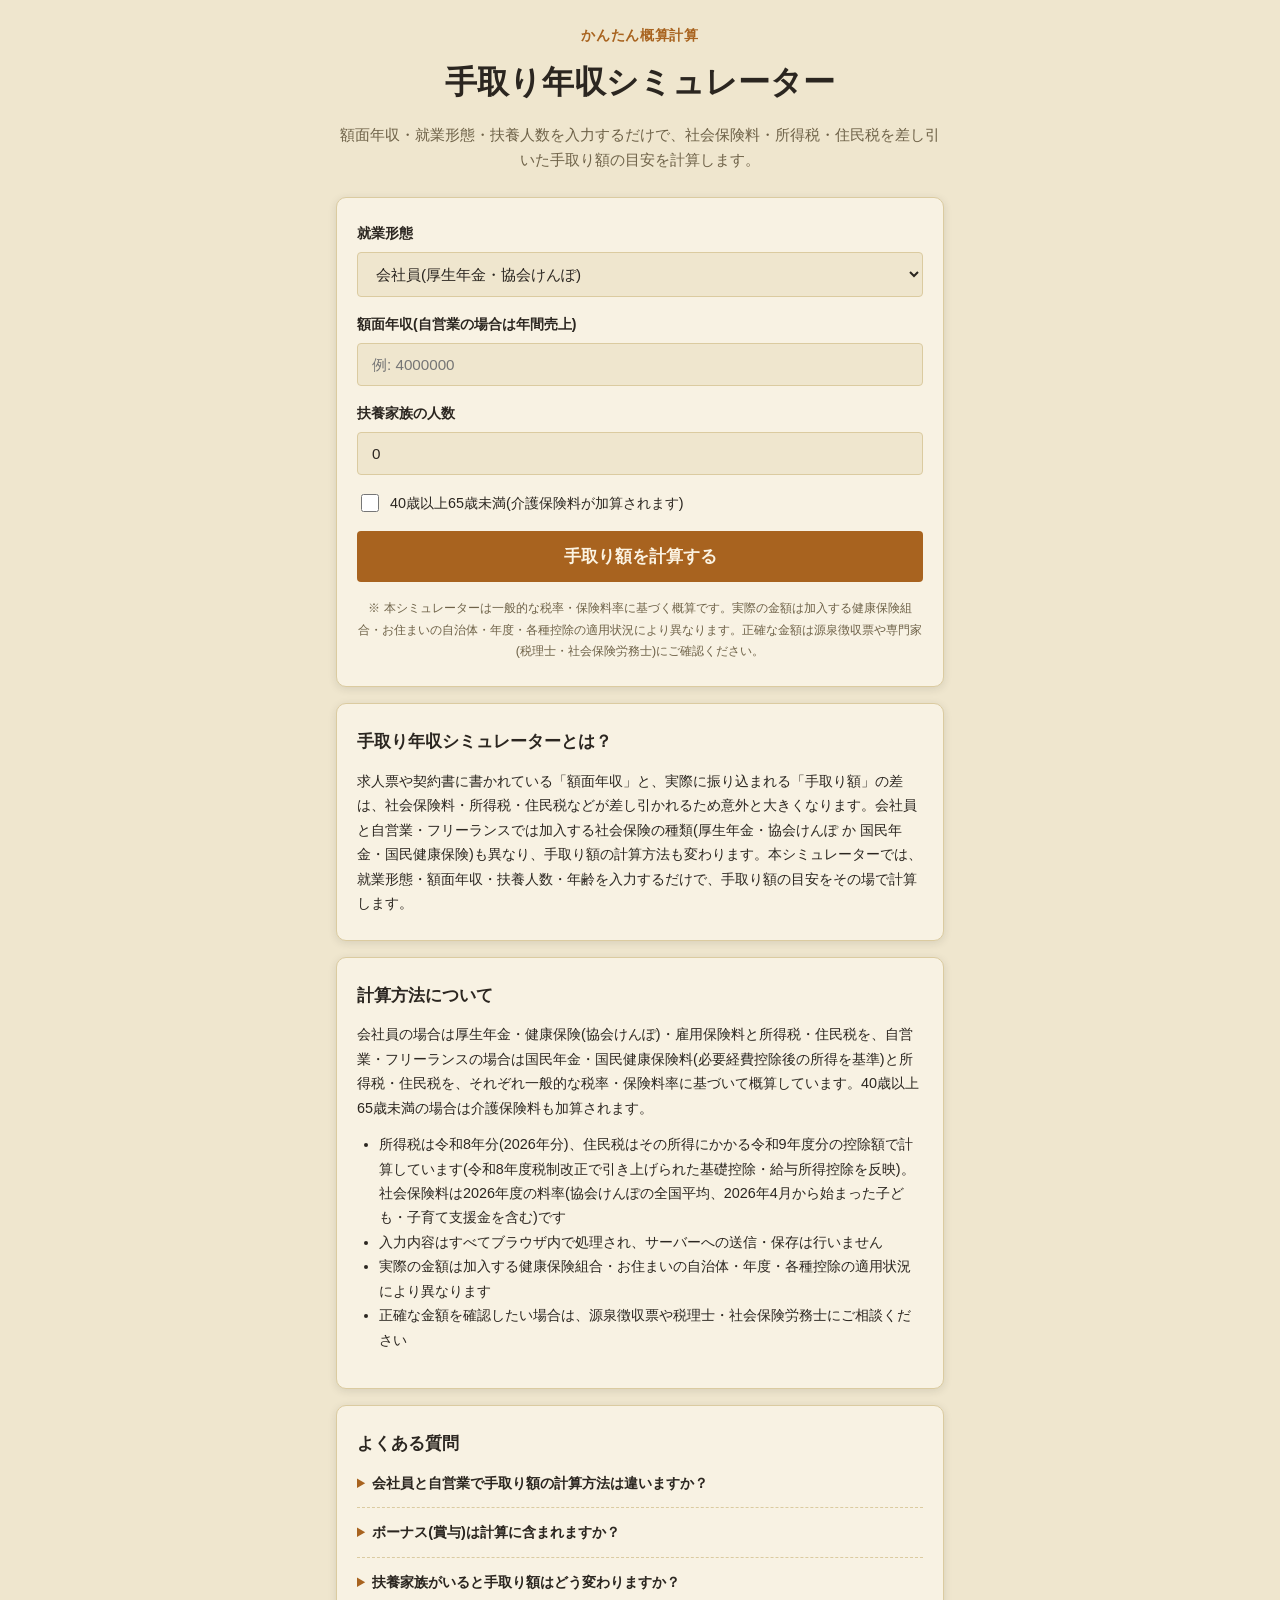
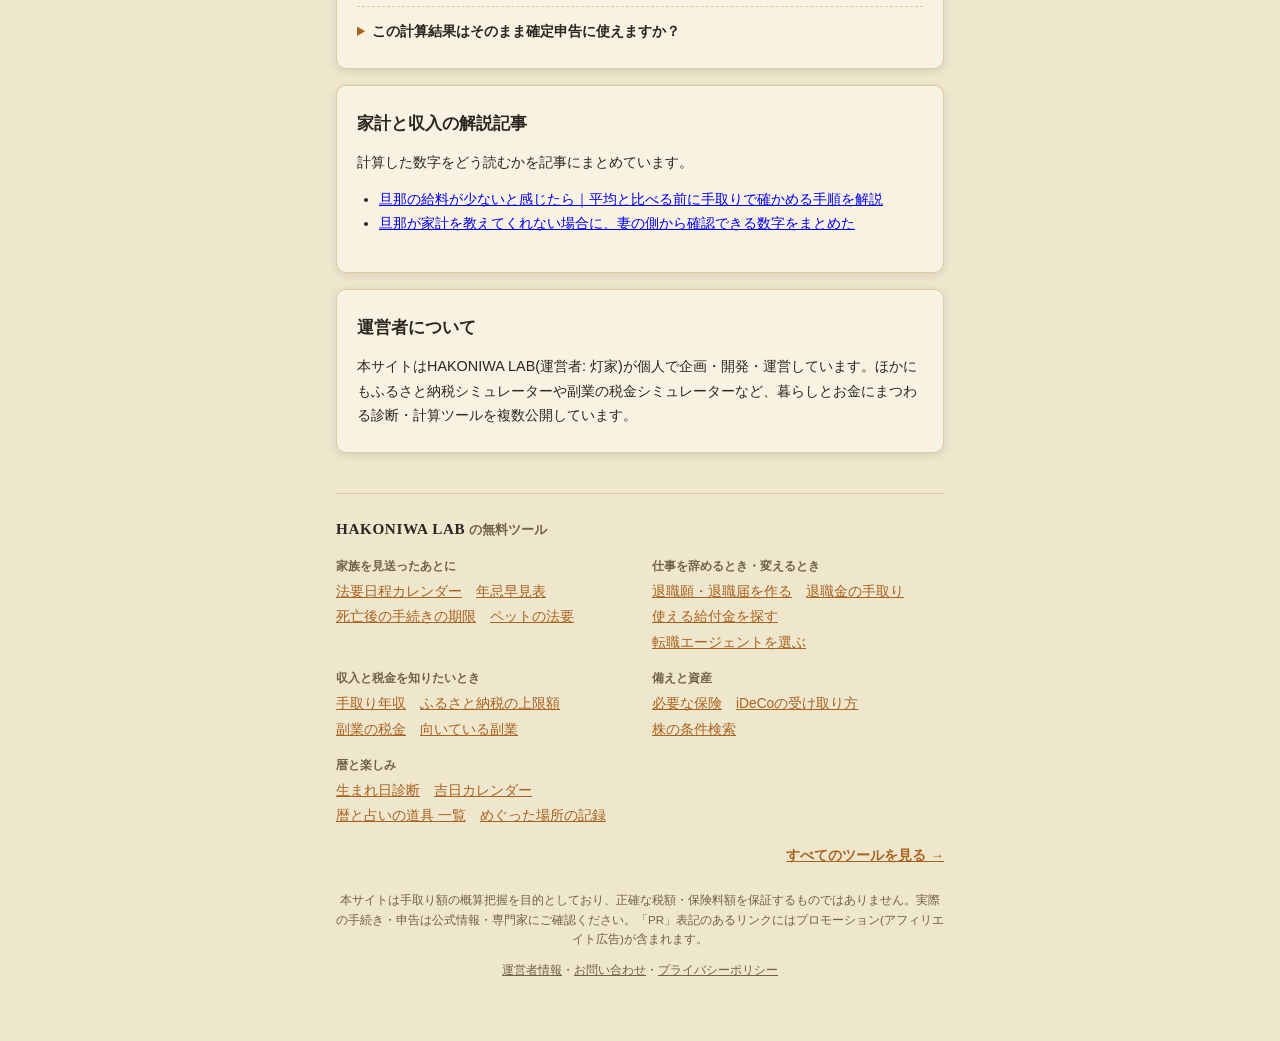
==== commit bb835527: "全ページのツール一覧に「暦と占いの道具 一覧」を追加 Co-Authored-By: Claude Opus 5.5 <noreply@anthropic.com>" ====
--- a/index.html
+++ b/index.html
@@ -213,6 +213,7 @@
         <ul class="site-nav__links">
           <li><a href="../birthday-fortune/">生まれ日診断</a></li>
           <li><a href="../birthday-fortune/calendar/">吉日カレンダー</a></li>
+          <li><a href="../birthday-fortune/tools/">暦と占いの道具 一覧</a></li>
           <li><a href="../meguri-log/">めぐった場所の記録</a></li>
         </ul>
       </div>
